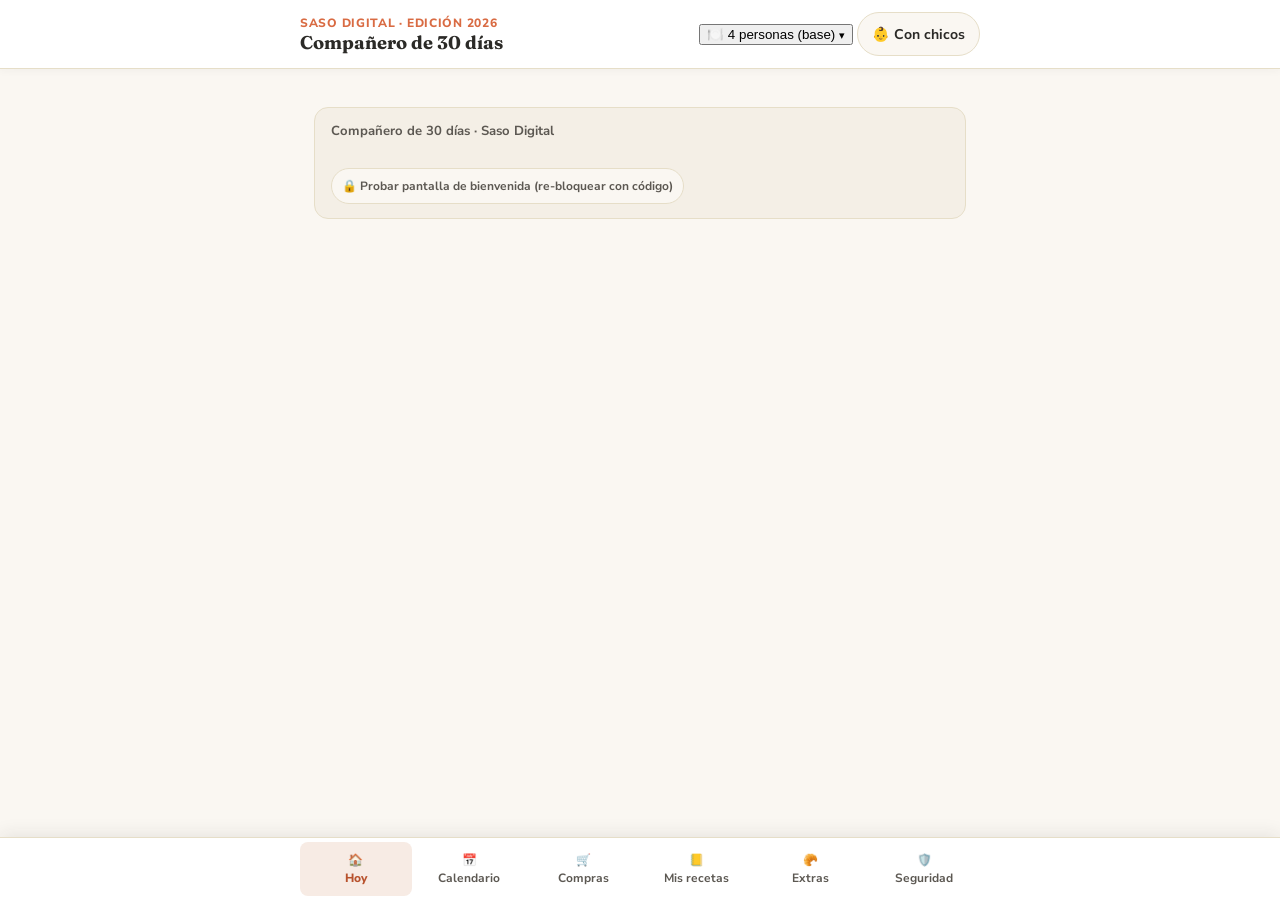
==== app/prototipo-fase1.html @ 5ce5d6ea "Add files via upload" ====
<!DOCTYPE html>
<html lang="es">
<head>
  <meta charset="UTF-8">
  <meta name="viewport" content="width=device-width, initial-scale=1.0">
  <meta name="robots" content="noindex, nofollow">
  <meta name="theme-color" content="#D96B43">
  <meta name="apple-mobile-web-app-capable" content="yes">
  <meta name="apple-mobile-web-app-status-bar-style" content="default">
  <meta name="apple-mobile-web-app-title" content="Compañero 30">
  <title>Compañero de 30 días · 30 días sin preguntarte qué cocinar · Saso Digital</title>
  <link rel="manifest" href="manifest.json">
  <link rel="apple-touch-icon" href="icono-apple.png">
  <link rel="icon" type="image/png" sizes="192x192" href="icono-192.png">
  <link rel="stylesheet" href="estilos.css">
</head>
<body>

  <!-- CABECERA FIJA CON ACCESO RÁPIDO A PORCIONES Y MODO CHICOS -->
  <header class="top-header no-print">
    <div class="top-header-inner">
      <div>
        <span class="brand-badge">Saso Digital · Edición 2026</span>
        <h1 class="brand-title">Compañero de 30 días</h1>
      </div>

      <div class="header-actions">
        <button type="button" class="portions-pill-btn" onclick="togglePanelPorciones()" aria-label="Configurar porciones del hogar">
          <span>🍽️</span>
          <span id="txtResumenPorcionesHeader">4 personas (base)</span>
          <span style="font-size:0.7rem;">▾</span>
        </button>

        <button type="button" id="btnModoChicos" class="kids-toggle-btn" onclick="toggleModoChicosGlobal()" aria-label="Activar o desactivar Modo con chicos">
          <span id="txtModoChicos">👶 Con chicos</span>
        </button>
      </div>
    </div>
  </header>

  <main class="app-shell">

    <!-- PANEL DESPLEGABLE DE PORCIONES DEL HOGAR -->
    <section id="panelPorcionesGlobal" class="control-panel no-print" style="display:none;" aria-label="Calculadora de porciones">
      <div class="control-panel-title">
        <span>🍽️ Porciones de tu hogar (afecta recetas y compras)</span>
        <button type="button" class="btn-secondary" style="min-height:32px; padding:4px 10px; font-size:0.78rem;" onclick="togglePanelPorciones()">
          Cerrar ✕
        </button>
      </div>

      <div class="quick-portions">
        <button type="button" class="portion-preset-btn" id="preset2" onclick="aplicarPresetPorciones(2)">
          2 personas<br><small style="font-weight:400; font-size:0.75rem;">Mitad (0,5x)</small>
        </button>
        <button type="button" class="portion-preset-btn active" id="preset4" onclick="aplicarPresetPorciones(4)">
          4 personas<br><small style="font-weight:400; font-size:0.75rem;">Receta base (1x)</small>
        </button>
        <button type="button" class="portion-preset-btn" id="preset6" onclick="aplicarPresetPorciones(6)">
          6 personas<br><small style="font-weight:400; font-size:0.75rem;">+50 % (1,5x)</small>
        </button>
      </div>

      <div class="family-counters">
        <div class="counter-box">
          <div class="counter-label">
            Adultos
            <small>1 porción c/u</small>
          </div>
          <div class="counter-controls">
            <button type="button" class="counter-step-btn" onclick="ajustarIntegranteHogar('adultos', -1)">−</button>
            <span class="counter-value" id="valAdultos">4</span>
            <button type="button" class="counter-step-btn" onclick="ajustarIntegranteHogar('adultos', 1)">+</button>
          </div>
        </div>

        <div class="counter-box">
          <div class="counter-label">
            Chicos (&lt; 4 años)
            <small>1/3 a 1/2 porción</small>
          </div>
          <div class="counter-controls">
            <button type="button" class="counter-step-btn" onclick="ajustarIntegranteHogar('menores4', -1)">−</button>
            <span class="counter-value" id="valMenores4">0</span>
            <button type="button" class="counter-step-btn" onclick="ajustarIntegranteHogar('menores4', 1)">+</button>
          </div>
        </div>

        <div class="counter-box">
          <div class="counter-label">
            Chicos (4 a 8 años)
            <small>1/2 a 2/3 porción</small>
          </div>
          <div class="counter-controls">
            <button type="button" class="counter-step-btn" onclick="ajustarIntegranteHogar('chicos4a8', -1)">−</button>
            <span class="counter-value" id="valChicos4a8">0</span>
            <button type="button" class="counter-step-btn" onclick="ajustarIntegranteHogar('chicos4a8', 1)">+</button>
          </div>
        </div>
      </div>

      <div class="portion-disclaimer">
        💡 <strong>Cantidades orientativas:</strong> Se redondean a medidas caseras prácticas (ej. 1/2 cebolla) y actualizan automáticamente tus listas de compras semanales.
      </div>
    </section>

    <!-- CONTENEDOR DINÁMICO DE LAS 10 FUNCIONES -->
    <div id="mainContenidoApp"></div>

    <!-- PIE DE PÁGINA CON AVISO PROFESIONAL -->
    <footer class="legal-footer no-print">
      <strong>Compañero de 30 días · Saso Digital</strong><br>
      <span id="textoAvisoLegal"></span><br>
      <button type="button" class="btn-tengo" style="margin-top:8px; font-size:0.75rem;" onclick="bloquearAccesoParaPruebas()">
        🔒 Probar pantalla de bienvenida (re-bloquear con código)
      </button>
    </footer>

  </main>

  <!-- BARRA DE NAVEGACIÓN INFERIOR MÓVIL (5 PESTAÑAS) -->
  <nav class="bottom-nav no-print" aria-label="Navegación principal">
    <div class="bottom-nav-inner">
      <button type="button" class="bottom-tab active" id="tabBottom_hoy" onclick="irAPantalla('hoy')">
        <span class="bottom-tab-icon">🏠</span>
        <span>Hoy</span>
      </button>
      <button type="button" class="bottom-tab" id="tabBottom_calendario" onclick="irAPantalla('calendario')">
        <span class="bottom-tab-icon">📅</span>
        <span>Calendario</span>
      </button>
      <button type="button" class="bottom-tab" id="tabBottom_compras" onclick="irAPantalla('compras')">
        <span class="bottom-tab-icon">🛒</span>
        <span>Compras</span>
      </button>
      <button type="button" class="bottom-tab" id="tabBottom_mis_recetas" onclick="irAPantalla('mis_recetas')">
        <span class="bottom-tab-icon">📒</span>
        <span>Mis recetas</span>
      </button>
      <button type="button" class="bottom-tab" id="tabBottom_extras" onclick="irAPantalla('extras')">
        <span class="bottom-tab-icon">🥐</span>
        <span>Extras</span>
      </button>
      <button type="button" class="bottom-tab" id="tabBottom_seguridad" onclick="irAPantalla('seguridad')">
        <span class="bottom-tab-icon">🛡️</span>
        <span>Seguridad</span>
      </button>
    </div>
  </nav>

  <script src="datos.js"></script>
  <script src="logica.js"></script>
  <script src="app.js"></script>
</body>
</html>
---- app/estilos.css ----
/* ==========================================================================
   COMPAÑERO DE 30 DÍAS · SASO DIGITAL (EDICIÓN 2026)
   Hoja de estilos Mobile-First (360px a escritorio) · Identidad Visual Ebook
   ========================================================================== */

@font-face {
  font-family: 'Fraunces';
  src: url('fuentes/Fraunces.ttf') format('truetype');
  font-weight: 400 700;
  font-display: swap;
}

@font-face {
  font-family: 'Nunito Sans';
  src: url('fuentes/NunitoSans.ttf') format('truetype');
  font-weight: 400 600 700 800;
  font-display: swap;
}

:root {
  --bg-cream: #FAF7F2;
  --bg-card: #FFFFFF;
  --bg-subtle: #F4EFE6;
  --text-dark: #2B2A27;
  --text-muted: #5C5852;
  --border-soft: #E6DEC8;
  --accent-terracotta: #D96B43;
  --accent-terracotta-dark: #B8522D;
  --accent-terracotta-light: #F7EBE4;
  --accent-sage: #5B8266;
  --accent-sage-dark: #43644C;
  --accent-sage-light: #EBF2EC;
  --accent-mustard: #D99B38;
  --accent-mustard-light: #FDF5E6;
  --alert-orange-bg: #FFF7ED;
  --alert-orange-border: #F97316;
  --alert-orange-text: #9A3412;
  --radius-sm: 8px;
  --radius-md: 14px;
  --radius-lg: 20px;
  --shadow-soft: 0 4px 18px rgba(43, 42, 39, 0.06);
  --shadow-card: 0 2px 10px rgba(43, 42, 39, 0.05);
}

*, *::before, *::after {
  box-sizing: border-box;
}

html {
  font-size: 16px;
  -webkit-text-size-adjust: 100%;
  scroll-behavior: smooth;
}

body {
  margin: 0;
  padding: 0;
  font-family: 'Nunito Sans', -apple-system, BlinkMacSystemFont, 'Segoe UI', Roboto, sans-serif;
  background-color: var(--bg-cream);
  color: var(--text-dark);
  line-height: 1.5;
  padding-bottom: 92px; /* Espacio para la barra inferior móvil */
}

h1, h2, h3, .serif-title {
  font-family: 'Fraunces', Georgia, serif;
  color: var(--text-dark);
  line-height: 1.2;
  margin-top: 0;
}

/* Contenedor principal centrado */
.app-shell {
  max-width: 680px;
  margin: 0 auto;
  padding: 14px 14px 32px;
}

/* Cabecera editorial cálida */
.top-header {
  background: var(--bg-card);
  border-bottom: 1px solid var(--border-soft);
  padding: 12px 16px;
  position: sticky;
  top: 0;
  z-index: 40;
  box-shadow: 0 2px 8px rgba(43, 42, 39, 0.04);
}

.top-header-inner {
  max-width: 680px;
  margin: 0 auto;
  display: flex;
  align-items: center;
  justify-content: space-between;
  gap: 10px;
}

.brand-badge {
  font-size: 0.75rem;
  font-weight: 800;
  text-transform: uppercase;
  letter-spacing: 0.06em;
  color: var(--accent-terracotta);
  display: block;
}

.brand-title {
  font-family: 'Fraunces', Georgia, serif;
  font-size: 1.15rem;
  font-weight: 700;
  margin: 0;
  color: var(--text-dark);
}

/* Interruptor Modo con Chicos en cabecera */
.kids-toggle-btn {
  display: inline-flex;
  align-items: center;
  gap: 6px;
  min-height: 44px;
  padding: 8px 14px;
  border-radius: 999px;
  border: 1.5px solid var(--border-soft);
  background: var(--bg-cream);
  color: var(--text-dark);
  font-family: inherit;
  font-size: 0.88rem;
  font-weight: 700;
  cursor: pointer;
  transition: all 0.18s ease;
  white-space: nowrap;
}

.kids-toggle-btn.active {
  background: var(--accent-sage-light);
  border-color: var(--accent-sage);
  color: var(--accent-sage-dark);
}

/* Tarjeta de control de porciones */
.control-panel {
  background: var(--bg-card);
  border: 1px solid var(--border-soft);
  border-radius: var(--radius-md);
  padding: 16px;
  margin-bottom: 16px;
  box-shadow: var(--shadow-card);
}

.control-panel-title {
  font-size: 0.95rem;
  font-weight: 800;
  color: var(--accent-sage-dark);
  margin: 0 0 10px 0;
  display: flex;
  align-items: center;
  justify-content: space-between;
  flex-wrap: wrap;
  gap: 6px;
}

.quick-portions {
  display: grid;
  grid-template-columns: repeat(3, 1fr);
  gap: 8px;
  margin-bottom: 12px;
}

.portion-preset-btn {
  min-height: 46px;
  border-radius: var(--radius-sm);
  border: 1.5px solid var(--border-soft);
  background: var(--bg-cream);
  color: var(--text-dark);
  font-family: inherit;
  font-size: 0.9rem;
  font-weight: 700;
  cursor: pointer;
  padding: 6px 8px;
  transition: all 0.15s ease;
}

.portion-preset-btn.active {
  background: var(--accent-terracotta);
  border-color: var(--accent-terracotta);
  color: #FFFFFF;
}

.family-counters {
  display: grid;
  grid-template-columns: repeat(3, 1fr);
  gap: 8px;
  padding-top: 8px;
  border-top: 1px dashed var(--border-soft);
}

@media (max-width: 420px) {
  .family-counters {
    grid-template-columns: 1fr;
  }
}

.counter-box {
  background: var(--bg-cream);
  border-radius: var(--radius-sm);
  padding: 8px 10px;
  display: flex;
  align-items: center;
  justify-content: space-between;
  gap: 8px;
}

.counter-label {
  font-size: 0.85rem;
  font-weight: 700;
  line-height: 1.2;
}

.counter-label small {
  display: block;
  font-weight: 400;
  font-size: 0.76rem;
  color: var(--text-muted);
}

.counter-controls {
  display: inline-flex;
  align-items: center;
  gap: 6px;
}

.counter-step-btn {
  width: 38px;
  height: 38px;
  border-radius: 8px;
  border: 1px solid var(--border-soft);
  background: #FFFFFF;
  color: var(--text-dark);
  font-size: 1.15rem;
  font-weight: 800;
  cursor: pointer;
  display: inline-flex;
  align-items: center;
  justify-content: center;
}

.counter-value {
  min-width: 22px;
  text-align: center;
  font-weight: 800;
  font-size: 1rem;
}

.portion-disclaimer {
  margin-top: 10px;
  font-size: 0.8rem;
  color: var(--text-muted);
  background: var(--bg-subtle);
  padding: 8px 12px;
  border-radius: var(--radius-sm);
}

/* Selector horizontal de las 5 recetas de muestra (Fase 1) */
.sample-selector {
  display: flex;
  gap: 8px;
  overflow-x: auto;
  padding-bottom: 8px;
  margin-bottom: 14px;
  -webkit-overflow-scrolling: touch;
}

.sample-tab-btn {
  min-height: 46px;
  padding: 8px 14px;
  border-radius: 999px;
  border: 1.5px solid var(--border-soft);
  background: var(--bg-card);
  color: var(--text-dark);
  font-family: inherit;
  font-size: 0.88rem;
  font-weight: 700;
  cursor: pointer;
  white-space: nowrap;
  flex-shrink: 0;
  transition: all 0.15s ease;
}

.sample-tab-btn.active {
  background: var(--accent-sage);
  border-color: var(--accent-sage);
  color: #FFFFFF;
}

/* ==========================================================================
   FICHA DE RECETA (DISEÑO EDITORIAL INTERACTIVO)
   ========================================================================== */
.recipe-card {
  background: var(--bg-card);
  border: 1px solid var(--border-soft);
  border-radius: var(--radius-lg);
  overflow: hidden;
  box-shadow: var(--shadow-soft);
  margin-bottom: 20px;
}

.recipe-hero {
  position: relative;
  background: #F6F1E9;
  border-bottom: 1px solid var(--border-soft);
}

.recipe-hero img {
  width: 100%;
  max-height: 250px;
  object-fit: contain;
  display: block;
  margin: 0 auto;
}

.recipe-hero-placeholder {
  padding: 24px 20px;
  background: linear-gradient(135deg, var(--accent-sage-light), var(--accent-mustard-light));
  text-align: center;
}

.recipe-body {
  padding: 18px 16px 22px;
}

.recipe-tags-row {
  display: flex;
  flex-wrap: wrap;
  gap: 6px;
  margin-bottom: 10px;
}

.tag-chip {
  font-size: 0.76rem;
  font-weight: 800;
  padding: 4px 10px;
  border-radius: 999px;
  text-transform: uppercase;
  letter-spacing: 0.03em;
}

.tag-chip.protein {
  background: var(--accent-terracotta-light);
  color: var(--accent-terracotta-dark);
}

.tag-chip.kids {
  background: var(--accent-sage-light);
  color: var(--accent-sage-dark);
}

.tag-chip.batch {
  background: var(--accent-mustard-light);
  color: #85581A;
  border: 1px solid #F3D299;
}

.recipe-title {
  font-size: 1.45rem;
  margin: 0 0 12px 0;
  color: var(--text-dark);
}

/* Píldoras de tiempo, dificultad y kcal */
.recipe-meta-grid {
  display: grid;
  grid-template-columns: repeat(3, 1fr);
  gap: 8px;
  margin-bottom: 16px;
}

.meta-pill {
  background: var(--bg-cream);
  border: 1px solid var(--border-soft);
  border-radius: var(--radius-sm);
  padding: 8px 10px;
  text-align: center;
}

.meta-pill-label {
  display: block;
  font-size: 0.74rem;
  color: var(--text-muted);
  text-transform: uppercase;
  font-weight: 700;
}

.meta-pill-val {
  font-size: 0.95rem;
  font-weight: 800;
  color: var(--text-dark);
}

/* Botón interactivo cuando una receta usa la Base de pollo */
.base-link-banner {
  background: var(--accent-mustard-light);
  border: 1.5px solid #F0C987;
  border-radius: var(--radius-sm);
  padding: 10px 14px;
  margin-bottom: 16px;
  display: flex;
  align-items: center;
  justify-content: space-between;
  gap: 10px;
  flex-wrap: wrap;
}

.base-link-btn {
  min-height: 40px;
  padding: 6px 12px;
  border-radius: 8px;
  border: none;
  background: var(--accent-terracotta);
  color: #FFFFFF;
  font-family: inherit;
  font-weight: 700;
  font-size: 0.85rem;
  cursor: pointer;
}

/* Bloques de Ingredientes y Preparación */
.section-subtitle {
  font-size: 0.92rem;
  font-weight: 800;
  text-transform: uppercase;
  letter-spacing: 0.05em;
  color: var(--accent-sage-dark);
  border-bottom: 2px solid var(--border-soft);
  padding-bottom: 6px;
  margin: 18px 0 12px 0;
  display: flex;
  align-items: center;
  justify-content: space-between;
}

.ing-list {
  list-style: none;
  padding: 0;
  margin: 0 0 18px 0;
}

.ing-item {
  display: flex;
  align-items: center;
  justify-content: space-between;
  gap: 10px;
  padding: 10px 8px;
  border-bottom: 1px dotted var(--border-soft);
  cursor: pointer;
  min-height: 46px;
  border-radius: 6px;
  transition: background 0.12s ease;
}

.ing-item:hover {
  background: var(--bg-cream);
}

.ing-item.checked {
  opacity: 0.55;
  text-decoration: line-through;
}

.ing-left {
  display: flex;
  align-items: center;
  gap: 10px;
  font-size: 1rem;
}

.ing-checkbox {
  width: 22px;
  height: 22px;
  border-radius: 6px;
  border: 2px solid var(--accent-sage);
  display: inline-flex;
  align-items: center;
  justify-content: center;
  flex-shrink: 0;
  background: #FFFFFF;
  color: #FFFFFF;
  font-size: 0.85rem;
  font-weight: 800;
}

.ing-item.checked .ing-checkbox {
  background: var(--accent-sage);
}

.ing-qty {
  font-weight: 800;
  color: var(--accent-terracotta-dark);
  font-size: 1rem;
  white-space: nowrap;
}

/* Pasos de preparación */
.steps-list {
  list-style: none;
  padding: 0;
  margin: 0 0 18px 0;
  counter-reset: step-counter;
}

.step-item {
  position: relative;
  padding: 12px 12px 12px 48px;
  background: var(--bg-cream);
  border-radius: var(--radius-sm);
  margin-bottom: 10px;
  font-size: 1rem;
  line-height: 1.5;
}

.step-num {
  position: absolute;
  left: 12px;
  top: 12px;
  width: 26px;
  height: 26px;
  border-radius: 50%;
  background: var(--accent-terracotta);
  color: #FFFFFF;
  font-weight: 800;
  font-size: 0.85rem;
  display: flex;
  align-items: center;
  justify-content: center;
}

/* Recuadros editoriales de seguridad, señales y variantes (igual que el ebook) */
.info-box {
  padding: 12px 14px;
  border-radius: var(--radius-sm);
  margin-bottom: 10px;
  font-size: 0.94rem;
  line-height: 1.45;
  border-left: 4px solid #CCC;
}

.info-box strong {
  display: block;
  margin-bottom: 2px;
}

.info-box.cue-brown {
  background: #FAF4ED;
  border-left-color: #D97706;
  color: #78350F;
}

.info-box.cue-green {
  background: #F0FDF4;
  border-left-color: #22C55E;
  color: #166534;
}

.info-box.cue-orange {
  background: var(--alert-orange-bg);
  border-left-color: var(--alert-orange-border);
  color: var(--alert-orange-text);
}

.info-box.cue-fridge {
  background: #F8FAFC;
  border-left-color: #64748B;
  color: #334155;
}

.variants-grid {
  display: grid;
  grid-template-columns: 1fr 1fr;
  gap: 10px;
  margin: 12px 0;
}

@media (max-width: 480px) {
  .variants-grid {
    grid-template-columns: 1fr;
  }
}

.variant-card {
  background: var(--bg-cream);
  border: 1.5px solid var(--border-soft);
  border-radius: var(--radius-sm);
  padding: 12px 14px;
  font-size: 0.94rem;
}

.variant-card.kids-highlighted {
  background: var(--accent-sage-light);
  border-color: var(--accent-sage);
  box-shadow: 0 0 0 2px rgba(91, 130, 102, 0.18);
}

.variant-card strong {
  display: block;
  color: var(--accent-terracotta-dark);
  margin-bottom: 4px;
}

.variant-card.kids-highlighted strong {
  color: var(--accent-sage-dark);
}

/* Botón principal de acción (Hecho) */
.done-meal-btn {
  width: 100%;
  min-height: 52px;
  border-radius: var(--radius-md);
  border: 2px solid var(--accent-sage);
  background: #FFFFFF;
  color: var(--accent-sage-dark);
  font-family: inherit;
  font-size: 1.05rem;
  font-weight: 800;
  cursor: pointer;
  display: flex;
  align-items: center;
  justify-content: center;
  gap: 8px;
  margin-top: 14px;
  transition: all 0.18s ease;
}

.done-meal-btn.completed {
  background: var(--accent-sage);
  color: #FFFFFF;
}

/* Pie legal y nutricional permanente */
.legal-footer {
  margin-top: 24px;
  padding: 14px 16px;
  background: var(--bg-subtle);
  border: 1px solid var(--border-soft);
  border-radius: var(--radius-md);
  font-size: 0.82rem;
  color: var(--text-muted);
  line-height: 1.45;
}



/* ==========================================================================
   ESTILOS FASE 2: NAVEGACIÓN, CAMBIO DE COMIDA, DEPENDENCIAS Y COMPRAS
   ========================================================================== */

.phase-nav {
  display: grid;
  grid-template-columns: repeat(3, 1fr);
  gap: 8px;
  margin-bottom: 16px;
}

.phase-nav-btn {
  min-height: 48px;
  border-radius: var(--radius-sm);
  border: 1.5px solid var(--border-soft);
  background: var(--bg-card);
  color: var(--text-dark);
  font-family: inherit;
  font-size: 0.88rem;
  font-weight: 800;
  cursor: pointer;
  padding: 8px 6px;
  text-align: center;
  transition: all 0.15s ease;
}

.phase-nav-btn.active {
  background: var(--accent-terracotta);
  border-color: var(--accent-terracotta);
  color: #FFFFFF;
  box-shadow: 0 3px 10px rgba(217, 107, 67, 0.25);
}

/* Tarjetas de turnos del día (Almuerzo / Cena) */
.day-slot-card {
  background: var(--bg-card);
  border: 1.5px solid var(--border-soft);
  border-radius: var(--radius-md);
  padding: 16px;
  margin-bottom: 14px;
  box-shadow: var(--shadow-card);
}

.day-slot-header {
  display: flex;
  align-items: center;
  justify-content: space-between;
  gap: 8px;
  margin-bottom: 8px;
  flex-wrap: wrap;
}

.slot-moment-badge {
  font-size: 0.8rem;
  font-weight: 800;
  text-transform: uppercase;
  letter-spacing: 0.05em;
  color: var(--accent-terracotta-dark);
}

.slot-recipe-name {
  font-family: 'Fraunces', Georgia, serif;
  font-size: 1.2rem;
  margin: 0 0 8px 0;
  color: var(--text-dark);
}

.slot-badges-row {
  display: flex;
  flex-wrap: wrap;
  gap: 6px;
  margin-bottom: 12px;
}

.slot-actions-row {
  display: flex;
  gap: 8px;
  flex-wrap: wrap;
}

.btn-secondary, .btn-primary-sm {
  min-height: 44px;
  padding: 8px 14px;
  border-radius: var(--radius-sm);
  font-family: inherit;
  font-size: 0.9rem;
  font-weight: 700;
  cursor: pointer;
  display: inline-flex;
  align-items: center;
  justify-content: center;
  gap: 6px;
  transition: all 0.15s ease;
}

.btn-secondary {
  border: 1.5px solid var(--border-soft);
  background: var(--bg-cream);
  color: var(--text-dark);
}

.btn-primary-sm {
  border: 1.5px solid var(--accent-sage);
  background: var(--accent-sage);
  color: #FFFFFF;
}

/* Panel desplegable de Cambio de Comida y Dependencias */
.swap-panel {
  margin-top: 14px;
  padding-top: 14px;
  border-top: 2px dashed var(--border-soft);
}

.dependency-alert {
  background: #FFFBEB;
  border: 1.5px solid #F59E0B;
  border-left: 5px solid #D97706;
  border-radius: var(--radius-sm);
  padding: 12px 14px;
  margin-bottom: 12px;
  font-size: 0.92rem;
  color: #78350F;
}

.dependency-alert strong {
  display: block;
  margin-bottom: 4px;
  font-size: 0.95rem;
}

.alt-option-card {
  background: var(--bg-cream);
  border: 1.5px solid var(--border-soft);
  border-radius: var(--radius-sm);
  padding: 12px;
  margin-bottom: 8px;
  display: flex;
  align-items: center;
  justify-content: space-between;
  gap: 10px;
  flex-wrap: wrap;
}

.alt-option-info h4 {
  margin: 0 0 4px 0;
  font-size: 1rem;
  color: var(--text-dark);
}

.alt-option-meta {
  font-size: 0.82rem;
  color: var(--text-muted);
  font-weight: 600;
}

/* ==========================================================================
   LISTA DE COMPRAS POR SEMANA Y POR SECTOR
   ========================================================================== */
.week-selector-bar {
  display: flex;
  gap: 8px;
  overflow-x: auto;
  padding-bottom: 8px;
  margin-bottom: 14px;
}

.shop-actions-bar {
  display: flex;
  gap: 8px;
  flex-wrap: wrap;
  margin-bottom: 16px;
}

.shop-sector-card {
  background: var(--bg-card);
  border: 1px solid var(--border-soft);
  border-radius: var(--radius-md);
  padding: 14px 16px;
  margin-bottom: 14px;
  box-shadow: var(--shadow-card);
}

.shop-sector-title {
  font-size: 1rem;
  font-weight: 800;
  color: var(--accent-terracotta-dark);
  border-bottom: 2px solid var(--border-soft);
  padding-bottom: 6px;
  margin: 0 0 10px 0;
  display: flex;
  align-items: center;
  justify-content: space-between;
}

.shop-row {
  display: flex;
  align-items: center;
  justify-content: space-between;
  gap: 10px;
  padding: 10px 6px;
  border-bottom: 1px dotted var(--border-soft);
  min-height: 48px;
}

.shop-row:last-child {
  border-bottom: none;
}

.shop-row.status-tengo {
  opacity: 0.5;
  background: #F8FAFC;
  border-radius: 6px;
}

.shop-row.status-comprado {
  opacity: 0.55;
  text-decoration: line-through;
}

.shop-item-main {
  display: flex;
  align-items: center;
  gap: 10px;
  flex: 1;
  cursor: pointer;
}

.shop-item-text strong {
  color: var(--text-dark);
  font-size: 0.98rem;
}

.shop-item-qty {
  color: var(--accent-terracotta-dark);
  font-weight: 800;
  font-size: 0.95rem;
}

.shop-item-detail {
  display: block;
  font-size: 0.78rem;
  color: var(--text-muted);
}

.btn-tengo {
  min-height: 36px;
  padding: 4px 10px;
  border-radius: 999px;
  border: 1.5px solid var(--border-soft);
  background: var(--bg-cream);
  color: var(--text-muted);
  font-family: inherit;
  font-size: 0.78rem;
  font-weight: 700;
  cursor: pointer;
  white-space: nowrap;
  flex-shrink: 0;
}

.btn-tengo.active {
  background: var(--accent-sage-light);
  border-color: var(--accent-sage);
  color: var(--accent-sage-dark);
}

/* Vista de impresión limpia para la lista de compras */
@media print {
  .top-header, .phase-nav, .control-panel, .week-selector-bar, .shop-actions-bar, .btn-tengo, .no-print {
    display: none !important;
  }
  body {
    background: #FFFFFF !important;
    padding: 0 !important;
  }
  .app-shell {
    max-width: 100% !important;
    padding: 0 !important;
  }
  .shop-sector-card {
    box-shadow: none !important;
    break-inside: avoid;
    page-break-inside: avoid;
    border: 1px solid #CCC !important;
    margin-bottom: 10px !important;
  }
  .shop-row.status-tengo {
    display: none !important; /* No imprimir lo que ya tiene en casa */
  }
}


/* ==========================================================================
   ESTILOS FASE 3: BARRA INFERIOR MÓVIL, HOY, PROGRESO, HOY NO PUEDO,
   CALENDARIO SEMANAL, CICLO EXTRAS Y SEGURIDAD ALIMENTARIA
   ========================================================================== */

/* Barra de navegación inferior fija (Mobile-First, cómoda con 1 mano) */
.bottom-nav {
  position: fixed;
  bottom: 0;
  left: 0;
  right: 0;
  background: var(--bg-card);
  border-top: 1.5px solid var(--border-soft);
  box-shadow: 0 -4px 16px rgba(43, 42, 39, 0.08);
  z-index: 50;
  padding: 4px 6px calc(4px + env(safe-area-inset-bottom, 0px));
}

.bottom-nav-inner {
  max-width: 680px;
  margin: 0 auto;
  display: grid;
  grid-template-columns: repeat(6, 1fr);
  gap: 2px;
}

@media (max-width: 480px) {
  .ing-form-row {
    grid-template-columns: 1fr 1fr !important;
    background: var(--bg-cream);
    padding: 8px;
    border-radius: 8px;
    border: 1px solid var(--border-soft);
  }
  .ing-form-row input:first-child {
    grid-column: span 2;
  }
}

.bottom-tab {
  min-height: 54px;
  border: none;
  background: transparent;
  color: var(--text-muted);
  font-family: inherit;
  font-size: 0.75rem;
  font-weight: 700;
  border-radius: var(--radius-sm);
  cursor: pointer;
  display: flex;
  flex-direction: column;
  align-items: center;
  justify-content: center;
  gap: 2px;
  padding: 4px 2px;
  transition: all 0.15s ease;
}

.bottom-tab .tab-icon {
  font-size: 1.25rem;
  line-height: 1;
}

.bottom-tab.active {
  background: var(--accent-terracotta-light);
  color: var(--accent-terracotta-dark);
  font-weight: 800;
}

/* Botón rescate "¡Hoy no puedo!" */
.sos-banner-btn {
  width: 100%;
  min-height: 54px;
  background: linear-gradient(135deg, #D96B43, #C2532B);
  color: #FFFFFF;
  border: none;
  border-radius: var(--radius-md);
  padding: 12px 16px;
  font-family: inherit;
  font-size: 1rem;
  font-weight: 800;
  cursor: pointer;
  display: flex;
  align-items: center;
  justify-content: space-between;
  gap: 10px;
  box-shadow: 0 4px 14px rgba(217, 107, 67, 0.28);
  margin-bottom: 16px;
  text-align: left;
}

.sos-banner-btn small {
  display: block;
  font-weight: 600;
  font-size: 0.82rem;
  opacity: 0.92;
}

/* Tarjeta de Progreso Sin Culpa */
.progress-card {
  background: var(--bg-card);
  border: 1px solid var(--border-soft);
  border-radius: var(--radius-md);
  padding: 16px;
  margin-bottom: 16px;
  box-shadow: var(--shadow-card);
}

.progress-header {
  display: flex;
  align-items: center;
  justify-content: space-between;
  gap: 8px;
  margin-bottom: 8px;
  flex-wrap: wrap;
}

.progress-bar-track {
  width: 100%;
  height: 12px;
  background: var(--bg-subtle);
  border-radius: 999px;
  overflow: hidden;
  margin-bottom: 10px;
}

.progress-bar-fill {
  height: 100%;
  background: linear-gradient(90deg, var(--accent-sage), #74A182);
  border-radius: 999px;
  transition: width 0.3s ease;
}

.progress-encourage {
  font-size: 0.92rem;
  color: var(--text-dark);
  margin-bottom: 10px;
}

.date-config-row {
  display: flex;
  align-items: center;
  justify-content: space-between;
  gap: 8px;
  flex-wrap: wrap;
  padding-top: 10px;
  border-top: 1px dashed var(--border-soft);
  font-size: 0.85rem;
}

.date-input {
  min-height: 40px;
  padding: 6px 10px;
  border-radius: 8px;
  border: 1.5px solid var(--border-soft);
  background: var(--bg-cream);
  font-family: inherit;
  font-size: 0.88rem;
  font-weight: 700;
  color: var(--text-dark);
}

/* Tarjetas visuales de comida en pantalla HOY */
.today-meal-card {
  background: var(--bg-card);
  border: 1.5px solid var(--border-soft);
  border-radius: var(--radius-lg);
  overflow: hidden;
  margin-bottom: 16px;
  box-shadow: var(--shadow-soft);
}

.today-meal-card.meal-done {
  border-color: var(--accent-sage);
  background: #FAFCFA;
}

.today-meal-top {
  display: flex;
  gap: 14px;
  padding: 16px;
  align-items: center;
}

@media (max-width: 400px) {
  .today-meal-top {
    flex-direction: column;
    align-items: stretch;
  }
}

.today-meal-thumb {
  width: 96px;
  height: 96px;
  border-radius: var(--radius-md);
  object-fit: cover;
  background: var(--bg-cream);
  border: 1px solid var(--border-soft);
  flex-shrink: 0;
}

@media (max-width: 400px) {
  .today-meal-thumb {
    width: 100%;
    height: 150px;
    object-fit: contain;
  }
}

.today-meal-actions {
  display: grid;
  grid-template-columns: 1fr 1fr 1fr;
  gap: 8px;
  padding: 0 16px 16px;
}

@media (max-width: 420px) {
  .today-meal-actions {
    grid-template-columns: 1fr 1fr;
  }
  .today-meal-actions .btn-hecho-slot {
    grid-column: span 2;
  }
}

.btn-hecho-slot {
  min-height: 46px;
  border-radius: var(--radius-sm);
  border: 2px solid var(--accent-sage);
  background: #FFFFFF;
  color: var(--accent-sage-dark);
  font-family: inherit;
  font-size: 0.92rem;
  font-weight: 800;
  cursor: pointer;
  display: inline-flex;
  align-items: center;
  justify-content: center;
  gap: 6px;
}

.btn-hecho-slot.done {
  background: var(--accent-sage);
  color: #FFFFFF;
}

/* Chips de ingredientes para "Hoy no puedo" */
.pantry-chips-grid {
  display: flex;
  flex-wrap: wrap;
  gap: 8px;
  margin: 12px 0 16px;
}

.pantry-chip-btn {
  min-height: 42px;
  padding: 8px 12px;
  border-radius: 999px;
  border: 1.5px solid var(--border-soft);
  background: var(--bg-cream);
  color: var(--text-dark);
  font-family: inherit;
  font-size: 0.88rem;
  font-weight: 700;
  cursor: pointer;
  transition: all 0.14s ease;
}

.pantry-chip-btn.selected {
  background: var(--accent-terracotta);
  border-color: var(--accent-terracotta);
  color: #FFFFFF;
}

/* Tabla / Tarjetas de Ciclo de Extras (A, B, C) */
.cycle-card {
  background: var(--bg-card);
  border: 1.5px solid var(--border-soft);
  border-radius: var(--radius-md);
  padding: 16px;
  margin-bottom: 14px;
  box-shadow: var(--shadow-card);
}

.cycle-day-badge {
  display: inline-block;
  background: var(--accent-terracotta);
  color: #FFFFFF;
  font-weight: 800;
  font-size: 0.85rem;
  padding: 4px 12px;
  border-radius: 999px;
  margin-bottom: 10px;
}

.cycle-slot-row {
  display: flex;
  align-items: center;
  justify-content: space-between;
  gap: 10px;
  padding: 10px 0;
  border-bottom: 1px dotted var(--border-soft);
}

.cycle-slot-row:last-child {
  border-bottom: none;
}

/* Acordeones o tarjetas de Seguridad Alimentaria */
.safety-card {
  background: var(--bg-card);
  border: 1px solid var(--border-soft);
  border-radius: var(--radius-md);
  padding: 16px;
  margin-bottom: 14px;
  box-shadow: var(--shadow-card);
}

.safety-card h3 {
  font-size: 1.15rem;
  color: var(--accent-terracotta-dark);
  margin: 0 0 8px 0;
}

.safety-rule-item {
  background: var(--bg-cream);
  border-left: 4px solid var(--accent-sage);
  border-radius: var(--radius-sm);
  padding: 10px 12px;
  margin-bottom: 8px;
}

.safety-rule-item strong {
  display: block;
  color: var(--text-dark);
  margin-bottom: 2px;
}

@media print {
  .bottom-nav, .sos-banner-btn, .progress-card {
    display: none !important;
  }
}

/* ==========================================================================
   PANTALLA DE ACCESO Y BIENVENIDA (GATE COCINA30 + PWA)
   ========================================================================== */
.access-gate-wrapper {
  max-width: 480px;
  margin: 20px auto 40px;
  padding: 0 12px;
}

.access-gate-card {
  background: var(--bg-card);
  border: 1.5px solid var(--border-soft);
  border-radius: var(--radius-lg);
  padding: 24px 20px;
  box-shadow: var(--shadow-card);
  text-align: center;
}

.access-gate-thumb {
  width: 120px;
  height: 120px;
  border-radius: var(--radius-md);
  object-fit: cover;
  margin: 0 auto 14px;
  display: block;
  box-shadow: var(--shadow-soft);
  border: 1px solid var(--border-soft);
}

.access-gate-title {
  font-family: 'Fraunces', serif;
  font-size: 1.6rem;
  color: var(--accent-terracotta-dark);
  margin: 6px 0 10px;
}

.access-gate-text {
  font-size: 0.95rem;
  color: var(--text-dark);
  line-height: 1.5;
  margin-bottom: 20px;
}

.access-form-box {
  background: var(--bg-cream);
  border: 1.5px solid var(--border-soft);
  border-radius: var(--radius-md);
  padding: 18px 16px;
  margin-bottom: 20px;
  text-align: left;
}

.access-input {
  width: 100%;
  min-height: 48px;
  padding: 10px 14px;
  border-radius: 8px;
  border: 2px solid var(--accent-terracotta);
  font-family: inherit;
  font-size: 1.05rem;
  font-weight: 800;
  text-transform: uppercase;
  letter-spacing: 0.05em;
  text-align: center;
  margin-bottom: 12px;
  background: #FFFFFF;
}

.access-input:focus {
  outline: none;
  border-color: var(--accent-terracotta-dark);
  box-shadow: 0 0 0 3px rgba(217, 107, 67, 0.2);
}

.btn-access-submit {
  width: 100%;
  min-height: 48px;
  background: var(--accent-terracotta);
  color: #FFFFFF;
  border: none;
  border-radius: 8px;
  font-family: inherit;
  font-size: 1rem;
  font-weight: 800;
  cursor: pointer;
  transition: background 0.15s ease;
  display: flex;
  align-items: center;
  justify-content: center;
  gap: 8px;
}

.btn-access-submit:hover {
  background: var(--accent-terracotta-dark);
}

.access-error-msg {
  background: #FEF2F2;
  border: 1px solid #FCA5A5;
  color: #991B1B;
  padding: 10px 12px;
  border-radius: 8px;
  font-size: 0.88rem;
  font-weight: 700;
  margin-top: 10px;
  display: none;
}

.pwa-helper-card {
  background: var(--bg-card);
  border: 1.5px solid var(--accent-sage);
  border-radius: var(--radius-md);
  padding: 16px;
  margin-top: 18px;
  text-align: left;
}

.pwa-helper-card h4 {
  margin: 0 0 6px 0;
  color: var(--accent-sage-dark);
  font-size: 0.98rem;
  display: flex;
  align-items: center;
  gap: 6px;
}

.btn-pwa-install {
  width: 100%;
  min-height: 44px;
  background: var(--accent-sage);
  color: #FFFFFF;
  border: none;
  border-radius: 8px;
  font-family: inherit;
  font-size: 0.92rem;
  font-weight: 800;
  cursor: pointer;
  margin-top: 10px;
  display: inline-flex;
  align-items: center;
  justify-content: center;
  gap: 6px;
}
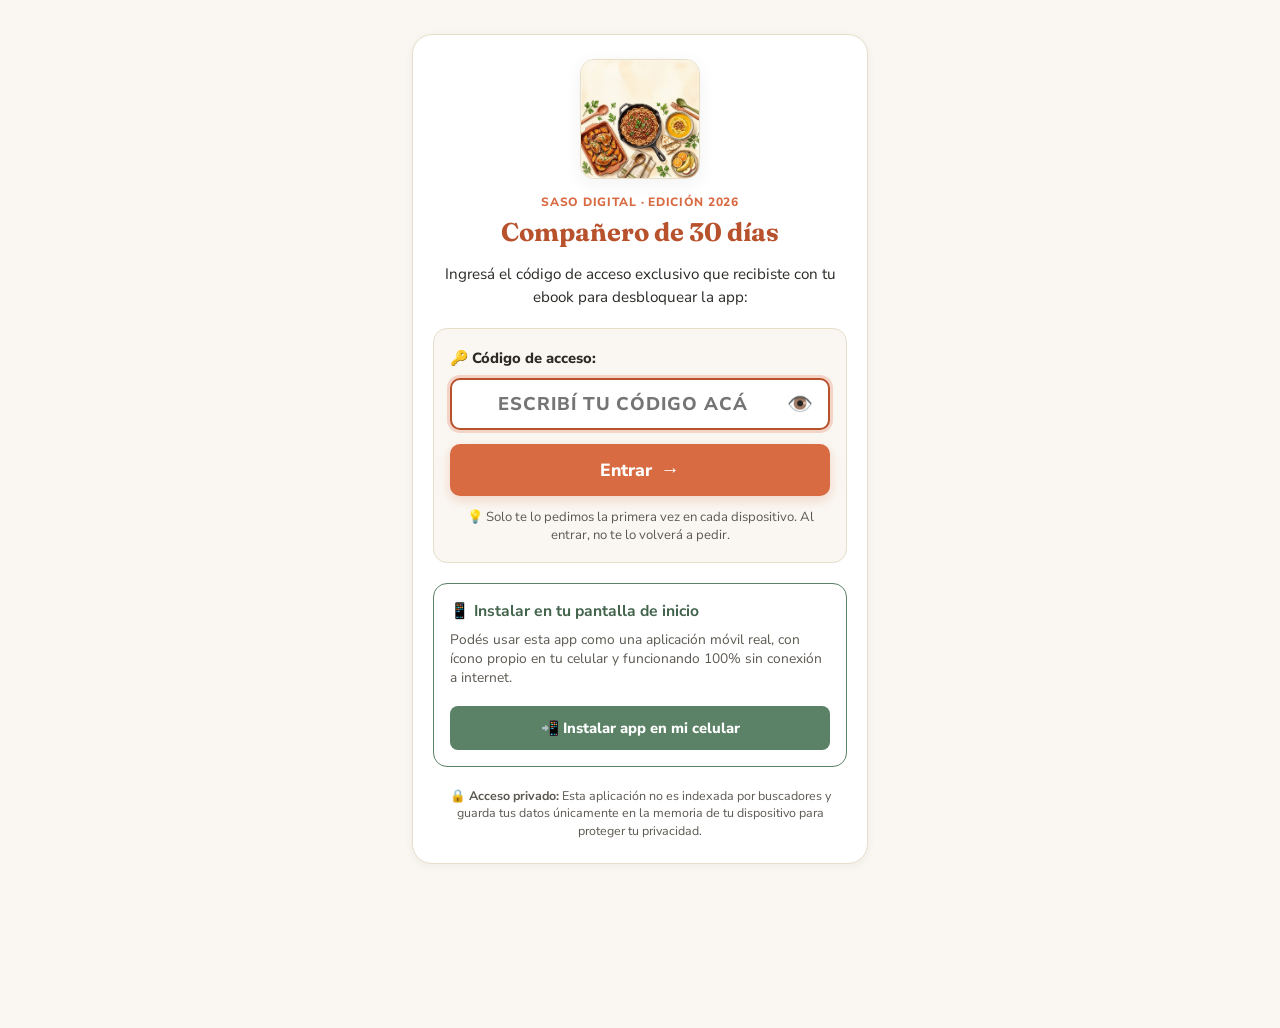
==== commit e073ca10: "Actualizar app: pantalla de acceso centrada con SHA-256, campo grande con ojo y SW v4" ====
--- a/app/prototipo-fase1.html
+++ b/app/prototipo-fase1.html
@@ -110,10 +110,7 @@
     <!-- PIE DE PÁGINA CON AVISO PROFESIONAL -->
     <footer class="legal-footer no-print">
       <strong>Compañero de 30 días · Saso Digital</strong><br>
-      <span id="textoAvisoLegal"></span><br>
-      <button type="button" class="btn-tengo" style="margin-top:8px; font-size:0.75rem;" onclick="bloquearAccesoParaPruebas()">
-        🔒 Probar pantalla de bienvenida (re-bloquear con código)
-      </button>
+      <span id="textoAvisoLegal"></span>
     </footer>
 
   </main>
@@ -148,8 +145,8 @@
     </div>
   </nav>
 
-  <script src="datos.js"></script>
-  <script src="logica.js"></script>
-  <script src="app.js"></script>
+  <script src="datos.js?v=2"></script>
+  <script src="logica.js?v=2"></script>
+  <script src="app.js?v=2"></script>
 </body>
 </html>
--- a/app/estilos.css
+++ b/app/estilos.css
@@ -1292,6 +1292,7 @@
   max-width: 480px;
   margin: 20px auto 40px;
   padding: 0 12px;
+  box-sizing: border-box;
 }
 
 .access-gate-card {
@@ -1337,60 +1338,109 @@
   text-align: left;
 }
 
+.access-label {
+  font-weight: 800;
+  font-size: 0.92rem;
+  display: block;
+  margin-bottom: 8px;
+  color: var(--text-dark);
+}
+
+.access-input-group {
+  position: relative;
+  display: flex;
+  align-items: center;
+  margin-bottom: 14px;
+}
+
 .access-input {
   width: 100%;
-  min-height: 48px;
-  padding: 10px 14px;
-  border-radius: 8px;
-  border: 2px solid var(--accent-terracotta);
-  font-family: inherit;
-  font-size: 1.05rem;
+  min-height: 52px;
+  padding: 10px 48px 10px 14px;
+  border-radius: 10px;
+  border: 2.5px solid var(--accent-terracotta);
+  font-family: inherit;
+  font-size: 1.15rem;
   font-weight: 800;
   text-transform: uppercase;
   letter-spacing: 0.05em;
   text-align: center;
-  margin-bottom: 12px;
   background: #FFFFFF;
+  box-sizing: border-box;
 }
 
 .access-input:focus {
   outline: none;
   border-color: var(--accent-terracotta-dark);
-  box-shadow: 0 0 0 3px rgba(217, 107, 67, 0.2);
+  box-shadow: 0 0 0 3px rgba(217, 107, 67, 0.25);
+}
+
+.btn-toggle-eye {
+  position: absolute;
+  right: 8px;
+  top: 50%;
+  transform: translateY(-50%);
+  background: transparent;
+  border: none;
+  font-size: 1.3rem;
+  cursor: pointer;
+  padding: 6px;
+  min-height: 44px;
+  min-width: 44px;
+  display: flex;
+  align-items: center;
+  justify-content: center;
+  color: var(--text-muted);
+  border-radius: 8px;
+}
+
+.btn-toggle-eye:hover {
+  background: rgba(0, 0, 0, 0.05);
 }
 
 .btn-access-submit {
   width: 100%;
-  min-height: 48px;
+  min-height: 52px;
   background: var(--accent-terracotta);
   color: #FFFFFF;
   border: none;
-  border-radius: 8px;
-  font-family: inherit;
-  font-size: 1rem;
-  font-weight: 800;
-  cursor: pointer;
-  transition: background 0.15s ease;
+  border-radius: 10px;
+  font-family: inherit;
+  font-size: 1.1rem;
+  font-weight: 800;
+  cursor: pointer;
+  transition: all 0.15s ease;
   display: flex;
   align-items: center;
   justify-content: center;
   gap: 8px;
+  box-shadow: 0 4px 12px rgba(217, 107, 67, 0.25);
 }
 
 .btn-access-submit:hover {
   background: var(--accent-terracotta-dark);
+  transform: translateY(-1px);
 }
 
 .access-error-msg {
   background: #FEF2F2;
-  border: 1px solid #FCA5A5;
+  border: 1.5px solid #FCA5A5;
   color: #991B1B;
-  padding: 10px 12px;
+  padding: 12px 14px;
   border-radius: 8px;
-  font-size: 0.88rem;
-  font-weight: 700;
-  margin-top: 10px;
+  font-size: 0.92rem;
+  font-weight: 800;
+  margin-top: 12px;
+  text-align: center;
   display: none;
+}
+
+.access-hint-text {
+  font-size: 0.82rem;
+  color: var(--text-muted);
+  margin-top: 12px;
+  line-height: 1.4;
+  text-align: center;
 }
 
 .pwa-helper-card {
